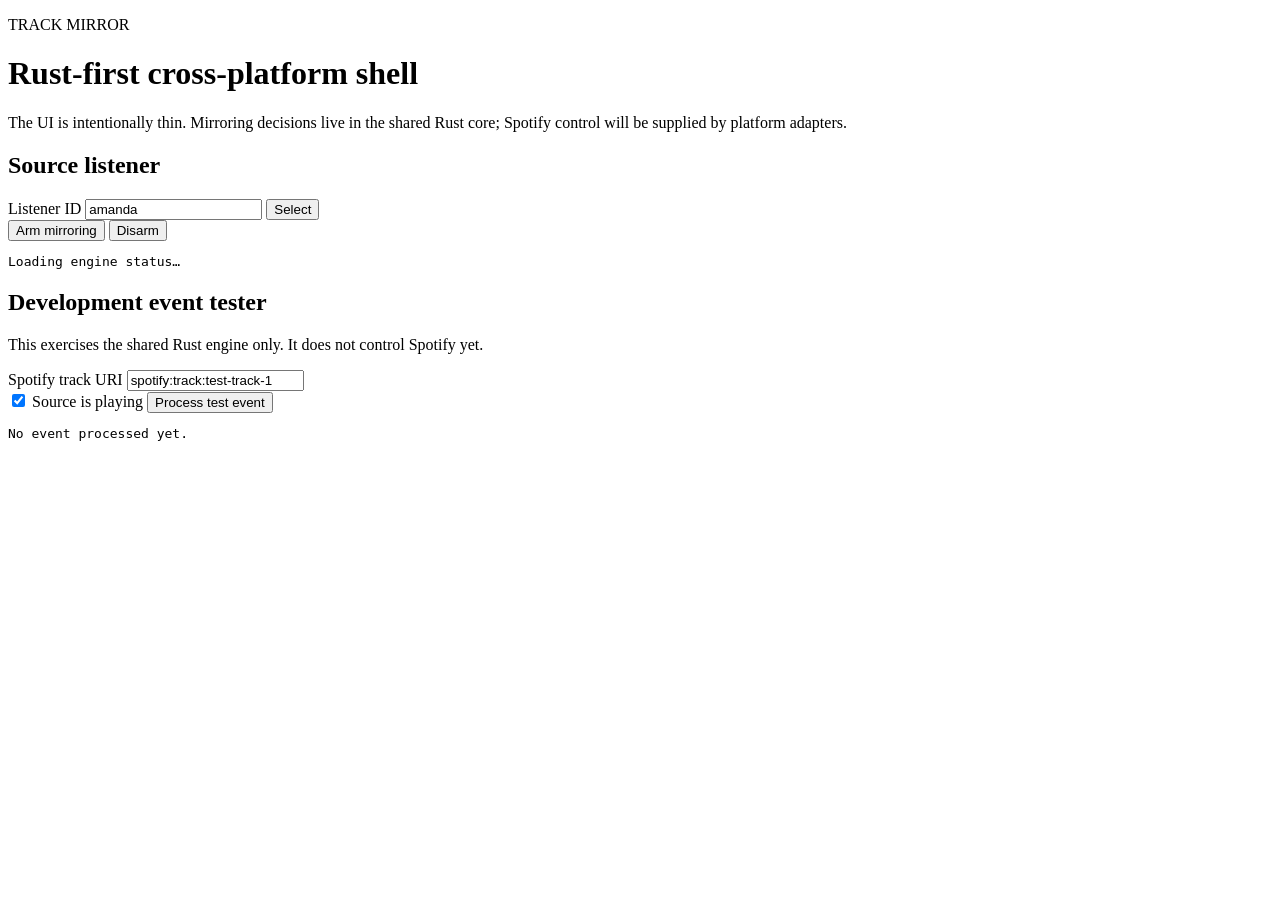
==== ui/index.html @ b4641b34 "Add first shared Track Mirror shell UI" ====
<!doctype html>
<html lang="en">
<head>
  <meta charset="UTF-8" />
  <meta name="viewport" content="width=device-width, initial-scale=1.0" />
  <title>Track Mirror</title>
  <link rel="stylesheet" href="style.css" />
</head>
<body>
  <main>
    <header>
      <p class="eyebrow">TRACK MIRROR</p>
      <h1>Rust-first cross-platform shell</h1>
      <p class="lede">The UI is intentionally thin. Mirroring decisions live in the shared Rust core; Spotify control will be supplied by platform adapters.</p>
    </header>

    <section class="card">
      <h2>Source listener</h2>
      <div class="row">
        <label for="listener">Listener ID</label>
        <input id="listener" value="amanda" autocomplete="off" />
        <button id="select-listener">Select</button>
      </div>
      <div class="row actions">
        <button id="arm">Arm mirroring</button>
        <button id="disarm" class="secondary">Disarm</button>
      </div>
      <pre id="status">Loading engine status…</pre>
    </section>

    <section class="card">
      <h2>Development event tester</h2>
      <p>This exercises the shared Rust engine only. It does not control Spotify yet.</p>
      <div class="row">
        <label for="track-uri">Spotify track URI</label>
        <input id="track-uri" value="spotify:track:test-track-1" autocomplete="off" />
      </div>
      <label class="check"><input id="is-playing" type="checkbox" checked /> Source is playing</label>
      <button id="send-event">Process test event</button>
      <pre id="action">No event processed yet.</pre>
    </section>
  </main>
  <script src="main.js"></script>
</body>
</html>
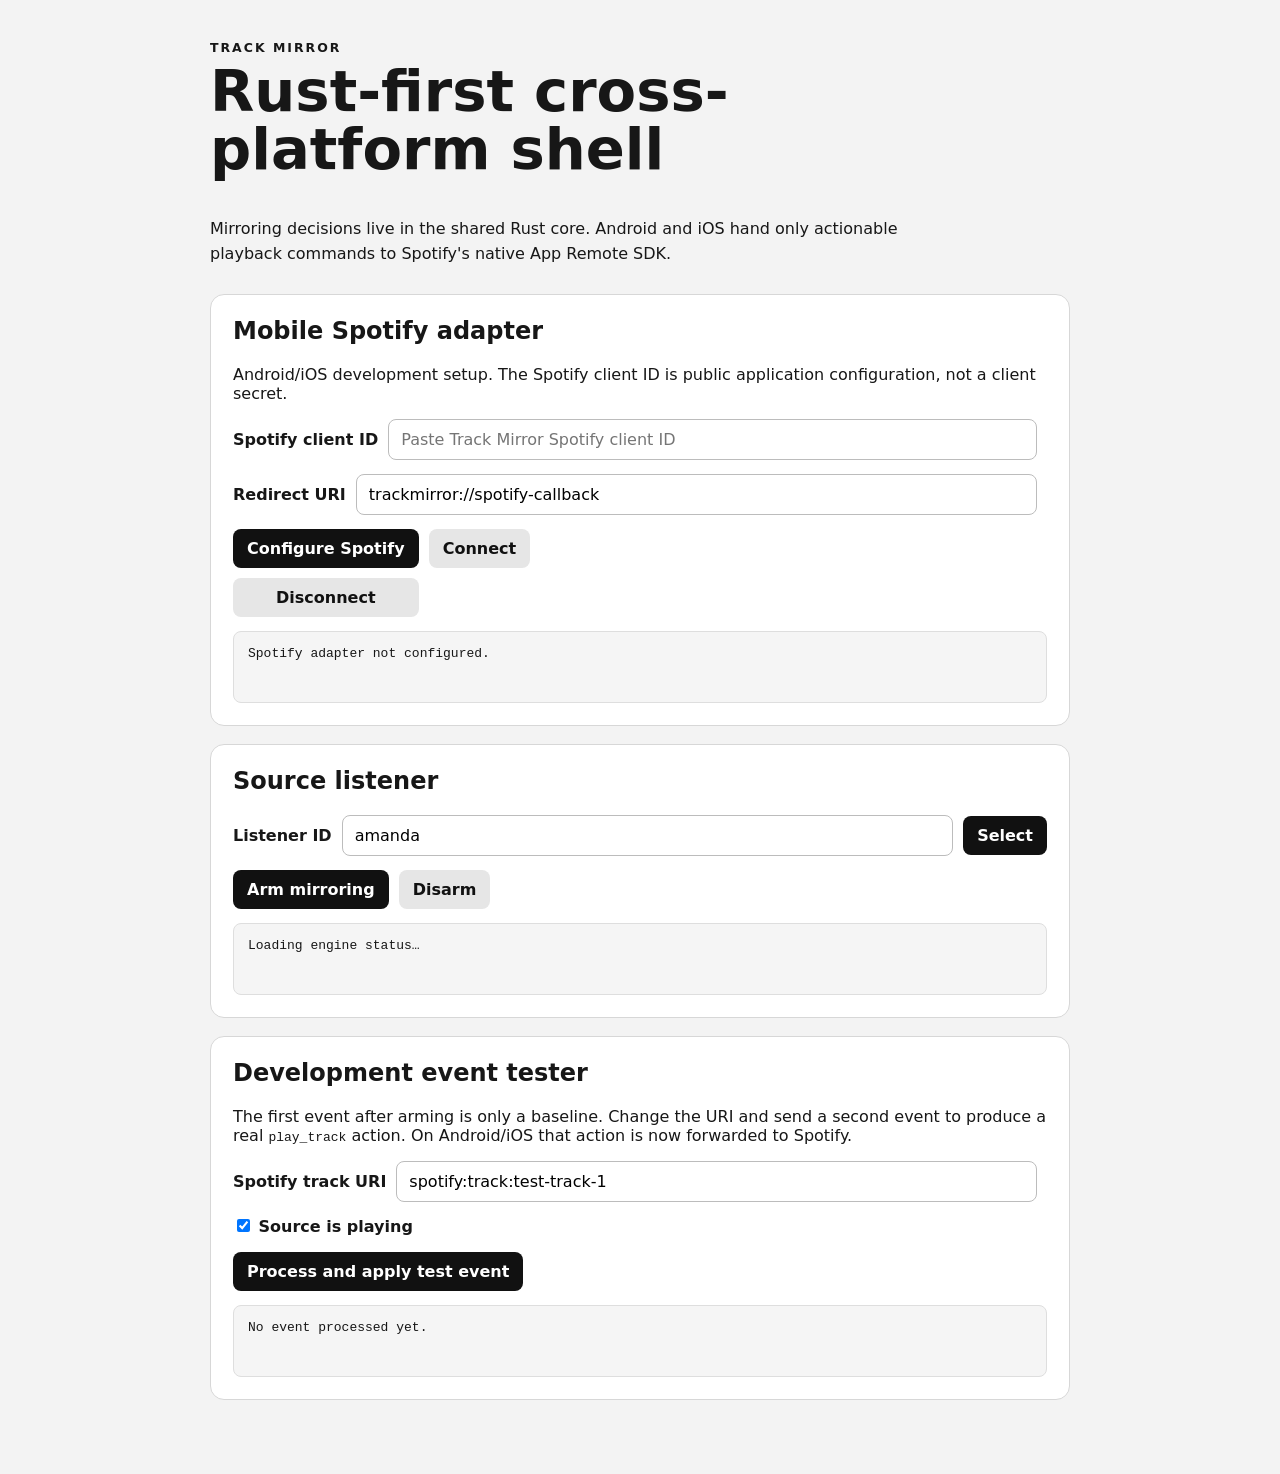
==== commit 47f203b7: "Add mobile Spotify adapter controls to shared UI" ====
--- a/ui/index.html
+++ b/ui/index.html
@@ -11,8 +11,27 @@
     <header>
       <p class="eyebrow">TRACK MIRROR</p>
       <h1>Rust-first cross-platform shell</h1>
-      <p class="lede">The UI is intentionally thin. Mirroring decisions live in the shared Rust core; Spotify control will be supplied by platform adapters.</p>
+      <p class="lede">Mirroring decisions live in the shared Rust core. Android and iOS hand only actionable playback commands to Spotify's native App Remote SDK.</p>
     </header>
+
+    <section class="card">
+      <h2>Mobile Spotify adapter</h2>
+      <p>Android/iOS development setup. The Spotify client ID is public application configuration, not a client secret.</p>
+      <div class="row">
+        <label for="spotify-client-id">Spotify client ID</label>
+        <input id="spotify-client-id" autocomplete="off" placeholder="Paste Track Mirror Spotify client ID" />
+      </div>
+      <div class="row">
+        <label for="spotify-redirect-uri">Redirect URI</label>
+        <input id="spotify-redirect-uri" value="trackmirror://spotify-callback" readonly />
+      </div>
+      <div class="row actions">
+        <button id="configure-spotify">Configure Spotify</button>
+        <button id="connect-spotify" class="secondary">Connect</button>
+        <button id="disconnect-spotify" class="secondary">Disconnect</button>
+      </div>
+      <pre id="spotify-status">Spotify adapter not configured.</pre>
+    </section>
 
     <section class="card">
       <h2>Source listener</h2>
@@ -30,13 +49,13 @@
 
     <section class="card">
       <h2>Development event tester</h2>
-      <p>This exercises the shared Rust engine only. It does not control Spotify yet.</p>
+      <p>The first event after arming is only a baseline. Change the URI and send a second event to produce a real <code>play_track</code> action. On Android/iOS that action is now forwarded to Spotify.</p>
       <div class="row">
         <label for="track-uri">Spotify track URI</label>
         <input id="track-uri" value="spotify:track:test-track-1" autocomplete="off" />
       </div>
       <label class="check"><input id="is-playing" type="checkbox" checked /> Source is playing</label>
-      <button id="send-event">Process test event</button>
+      <button id="send-event">Process and apply test event</button>
       <pre id="action">No event processed yet.</pre>
     </section>
   </main>
--- a/ui/style.css
+++ b/ui/style.css
@@ -0,0 +1,108 @@
+* { box-sizing: border-box; }
+
+:root {
+  font-family: Inter, ui-sans-serif, system-ui, -apple-system, BlinkMacSystemFont, "Segoe UI", sans-serif;
+  color: #171717;
+  background: #f3f3f3;
+}
+
+body {
+  margin: 0;
+  min-height: 100vh;
+}
+
+main {
+  width: min(860px, calc(100% - 32px));
+  margin: 0 auto;
+  padding: 40px 0 56px;
+}
+
+header { margin-bottom: 28px; }
+
+.eyebrow {
+  margin: 0 0 8px;
+  font-size: 0.78rem;
+  font-weight: 700;
+  letter-spacing: 0.16em;
+}
+
+h1, h2 { margin-top: 0; }
+h1 { font-size: clamp(2rem, 6vw, 3.6rem); line-height: 1; max-width: 760px; }
+.lede { max-width: 720px; line-height: 1.55; }
+
+.card {
+  background: white;
+  border: 1px solid #d7d7d7;
+  border-radius: 14px;
+  padding: 22px;
+  margin-bottom: 18px;
+}
+
+.row {
+  display: grid;
+  grid-template-columns: auto minmax(0, 1fr) auto;
+  gap: 10px;
+  align-items: center;
+  margin-bottom: 14px;
+}
+
+.row.actions {
+  grid-template-columns: auto auto;
+  justify-content: start;
+}
+
+label { font-weight: 600; }
+
+input[type="text"], input:not([type]) {
+  width: 100%;
+}
+
+input {
+  border: 1px solid #bcbcbc;
+  border-radius: 8px;
+  padding: 10px 12px;
+  font: inherit;
+}
+
+button {
+  border: 0;
+  border-radius: 8px;
+  padding: 10px 14px;
+  font: inherit;
+  font-weight: 700;
+  cursor: pointer;
+  background: #111;
+  color: white;
+}
+
+button.secondary {
+  background: #e6e6e6;
+  color: #111;
+}
+
+.check {
+  display: block;
+  margin: 10px 0 16px;
+}
+
+pre {
+  overflow: auto;
+  min-height: 72px;
+  margin: 14px 0 0;
+  padding: 14px;
+  border-radius: 8px;
+  background: #f5f5f5;
+  border: 1px solid #dedede;
+  white-space: pre-wrap;
+}
+
+@media (max-width: 620px) {
+  .row {
+    grid-template-columns: 1fr;
+    align-items: stretch;
+  }
+
+  .row.actions {
+    grid-template-columns: 1fr 1fr;
+  }
+}
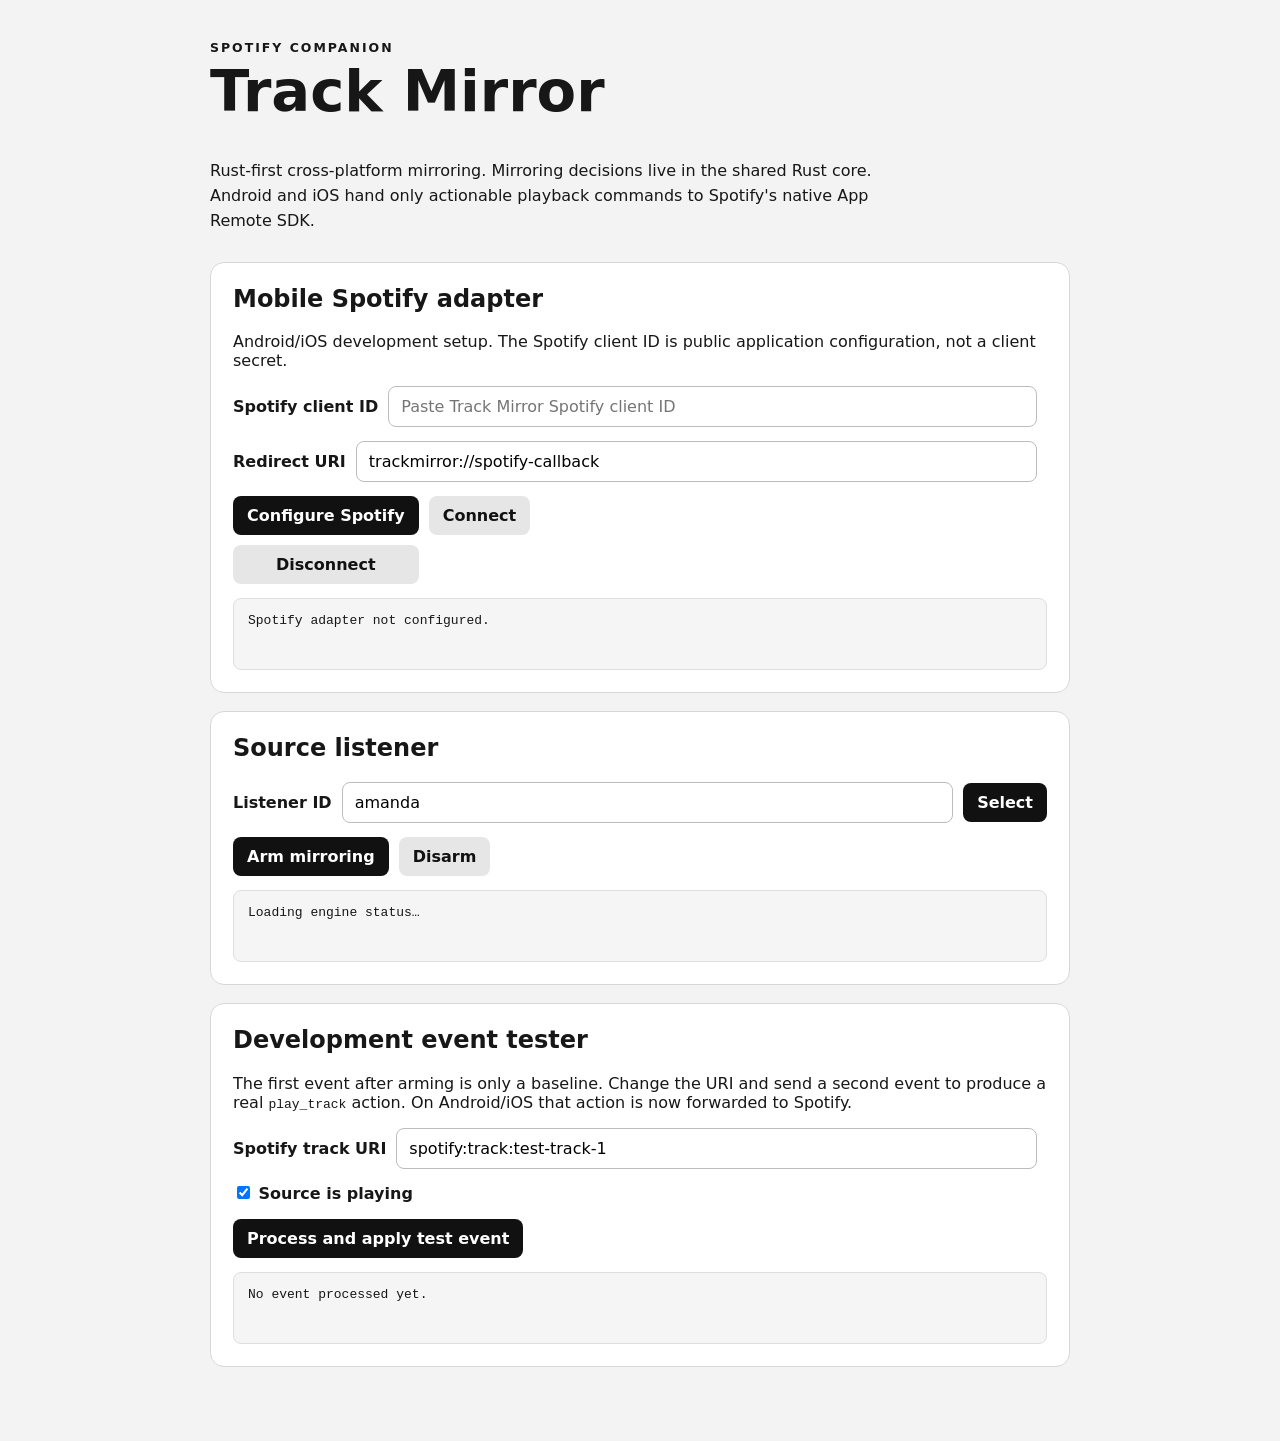
==== commit a72f3d34: "Make Track Mirror identity primary in shared phone and desktop UI" ====
--- a/ui/index.html
+++ b/ui/index.html
@@ -9,9 +9,9 @@
 <body>
   <main>
     <header>
-      <p class="eyebrow">TRACK MIRROR</p>
-      <h1>Rust-first cross-platform shell</h1>
-      <p class="lede">Mirroring decisions live in the shared Rust core. Android and iOS hand only actionable playback commands to Spotify's native App Remote SDK.</p>
+      <p class="eyebrow">SPOTIFY COMPANION</p>
+      <h1>Track Mirror</h1>
+      <p class="lede">Rust-first cross-platform mirroring. Mirroring decisions live in the shared Rust core. Android and iOS hand only actionable playback commands to Spotify's native App Remote SDK.</p>
     </header>
 
     <section class="card">
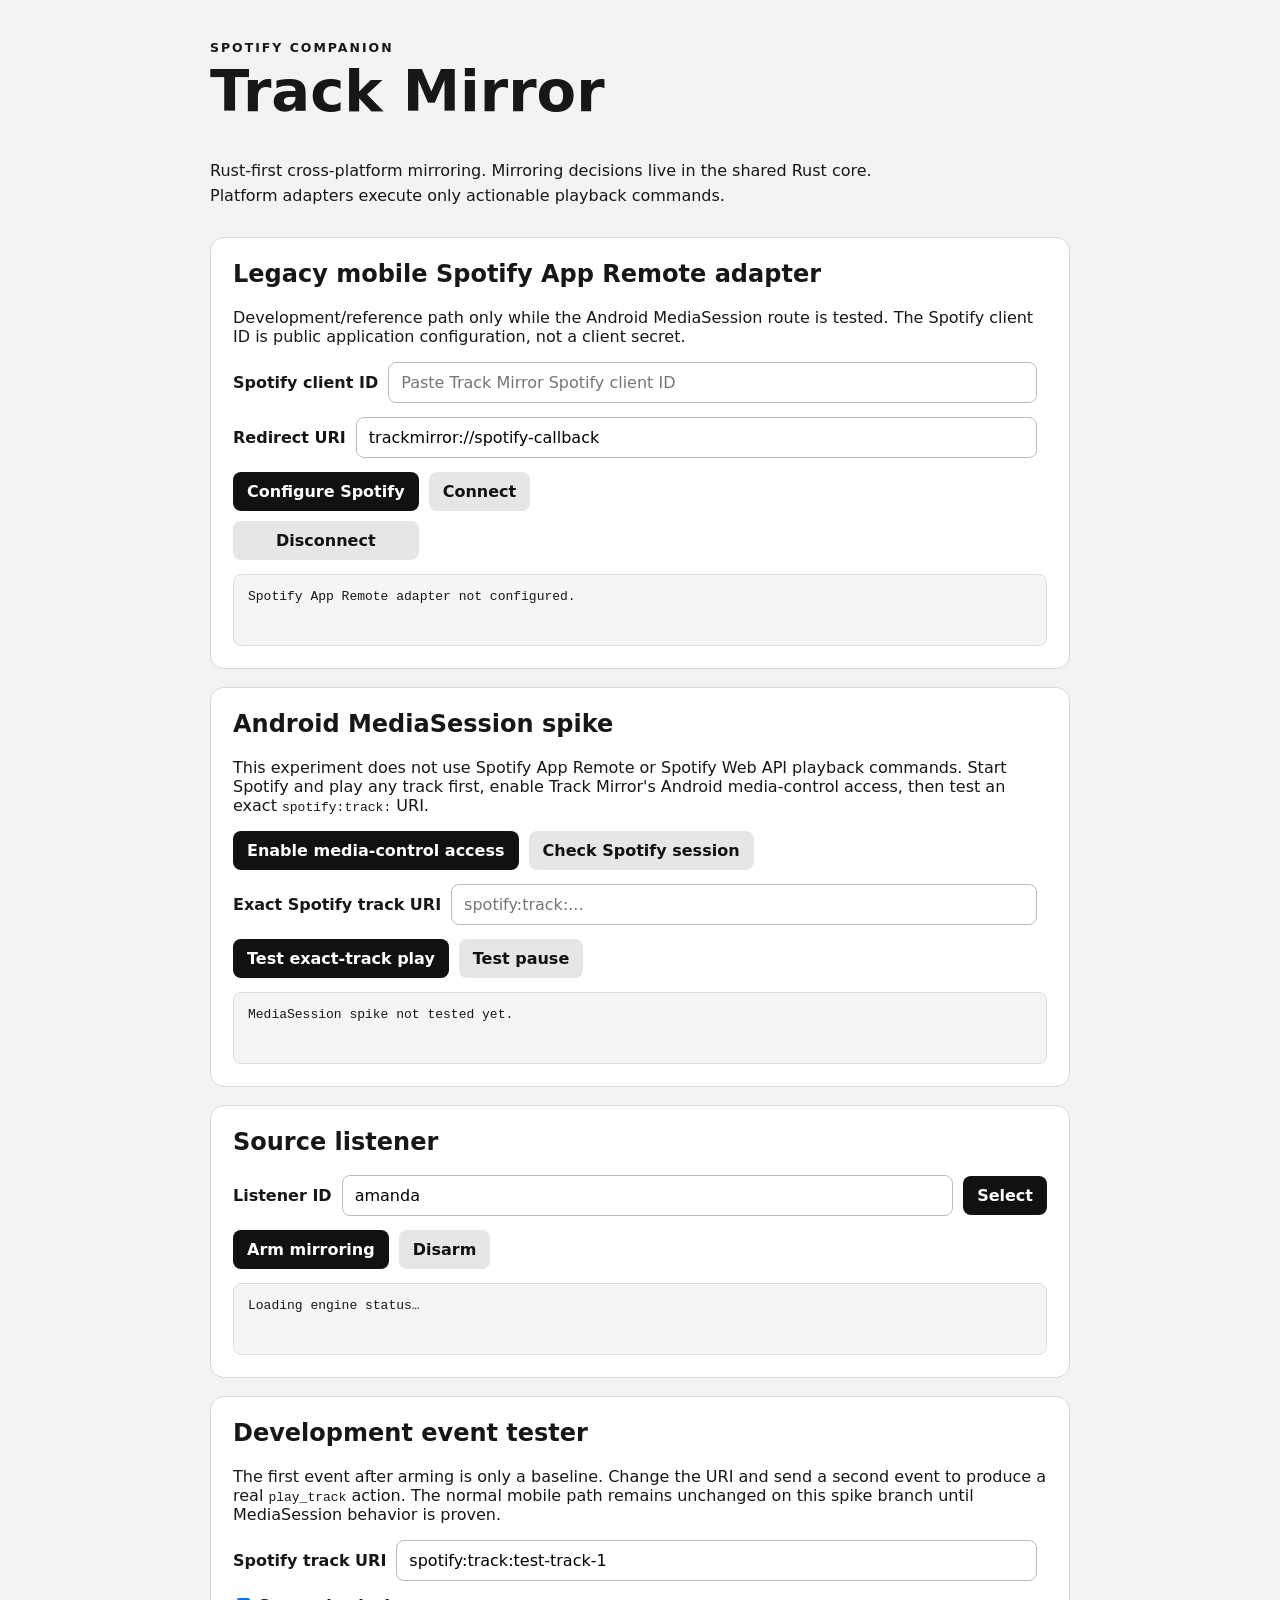
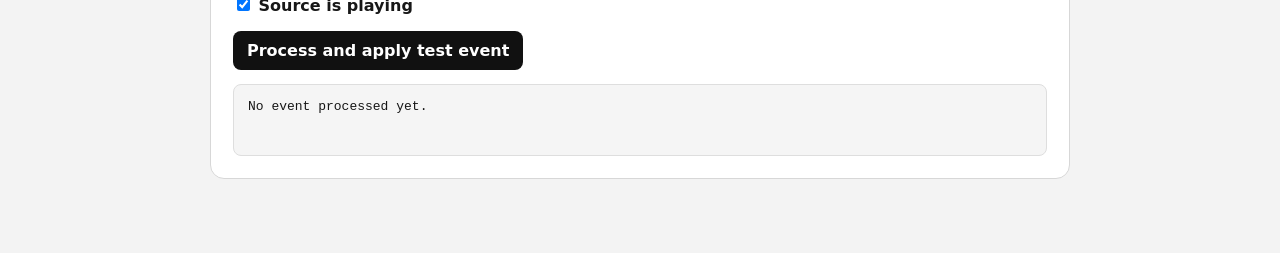
==== commit 44d0d918: "Add Android MediaSession test panel" ====
--- a/ui/index.html
+++ b/ui/index.html
@@ -11,12 +11,12 @@
     <header>
       <p class="eyebrow">SPOTIFY COMPANION</p>
       <h1>Track Mirror</h1>
-      <p class="lede">Rust-first cross-platform mirroring. Mirroring decisions live in the shared Rust core. Android and iOS hand only actionable playback commands to Spotify's native App Remote SDK.</p>
+      <p class="lede">Rust-first cross-platform mirroring. Mirroring decisions live in the shared Rust core. Platform adapters execute only actionable playback commands.</p>
     </header>
 
     <section class="card">
-      <h2>Mobile Spotify adapter</h2>
-      <p>Android/iOS development setup. The Spotify client ID is public application configuration, not a client secret.</p>
+      <h2>Legacy mobile Spotify App Remote adapter</h2>
+      <p>Development/reference path only while the Android MediaSession route is tested. The Spotify client ID is public application configuration, not a client secret.</p>
       <div class="row">
         <label for="spotify-client-id">Spotify client ID</label>
         <input id="spotify-client-id" autocomplete="off" placeholder="Paste Track Mirror Spotify client ID" />
@@ -30,7 +30,25 @@
         <button id="connect-spotify" class="secondary">Connect</button>
         <button id="disconnect-spotify" class="secondary">Disconnect</button>
       </div>
-      <pre id="spotify-status">Spotify adapter not configured.</pre>
+      <pre id="spotify-status">Spotify App Remote adapter not configured.</pre>
+    </section>
+
+    <section class="card">
+      <h2>Android MediaSession spike</h2>
+      <p>This experiment does not use Spotify App Remote or Spotify Web API playback commands. Start Spotify and play any track first, enable Track Mirror's Android media-control access, then test an exact <code>spotify:track:</code> URI.</p>
+      <div class="row actions">
+        <button id="media-session-access">Enable media-control access</button>
+        <button id="media-session-status" class="secondary">Check Spotify session</button>
+      </div>
+      <div class="row">
+        <label for="media-session-track-uri">Exact Spotify track URI</label>
+        <input id="media-session-track-uri" autocomplete="off" placeholder="spotify:track:..." />
+      </div>
+      <div class="row actions">
+        <button id="media-session-play">Test exact-track play</button>
+        <button id="media-session-pause" class="secondary">Test pause</button>
+      </div>
+      <pre id="media-session-output">MediaSession spike not tested yet.</pre>
     </section>
 
     <section class="card">
@@ -49,7 +67,7 @@
 
     <section class="card">
       <h2>Development event tester</h2>
-      <p>The first event after arming is only a baseline. Change the URI and send a second event to produce a real <code>play_track</code> action. On Android/iOS that action is now forwarded to Spotify.</p>
+      <p>The first event after arming is only a baseline. Change the URI and send a second event to produce a real <code>play_track</code> action. The normal mobile path remains unchanged on this spike branch until MediaSession behavior is proven.</p>
       <div class="row">
         <label for="track-uri">Spotify track URI</label>
         <input id="track-uri" value="spotify:track:test-track-1" autocomplete="off" />
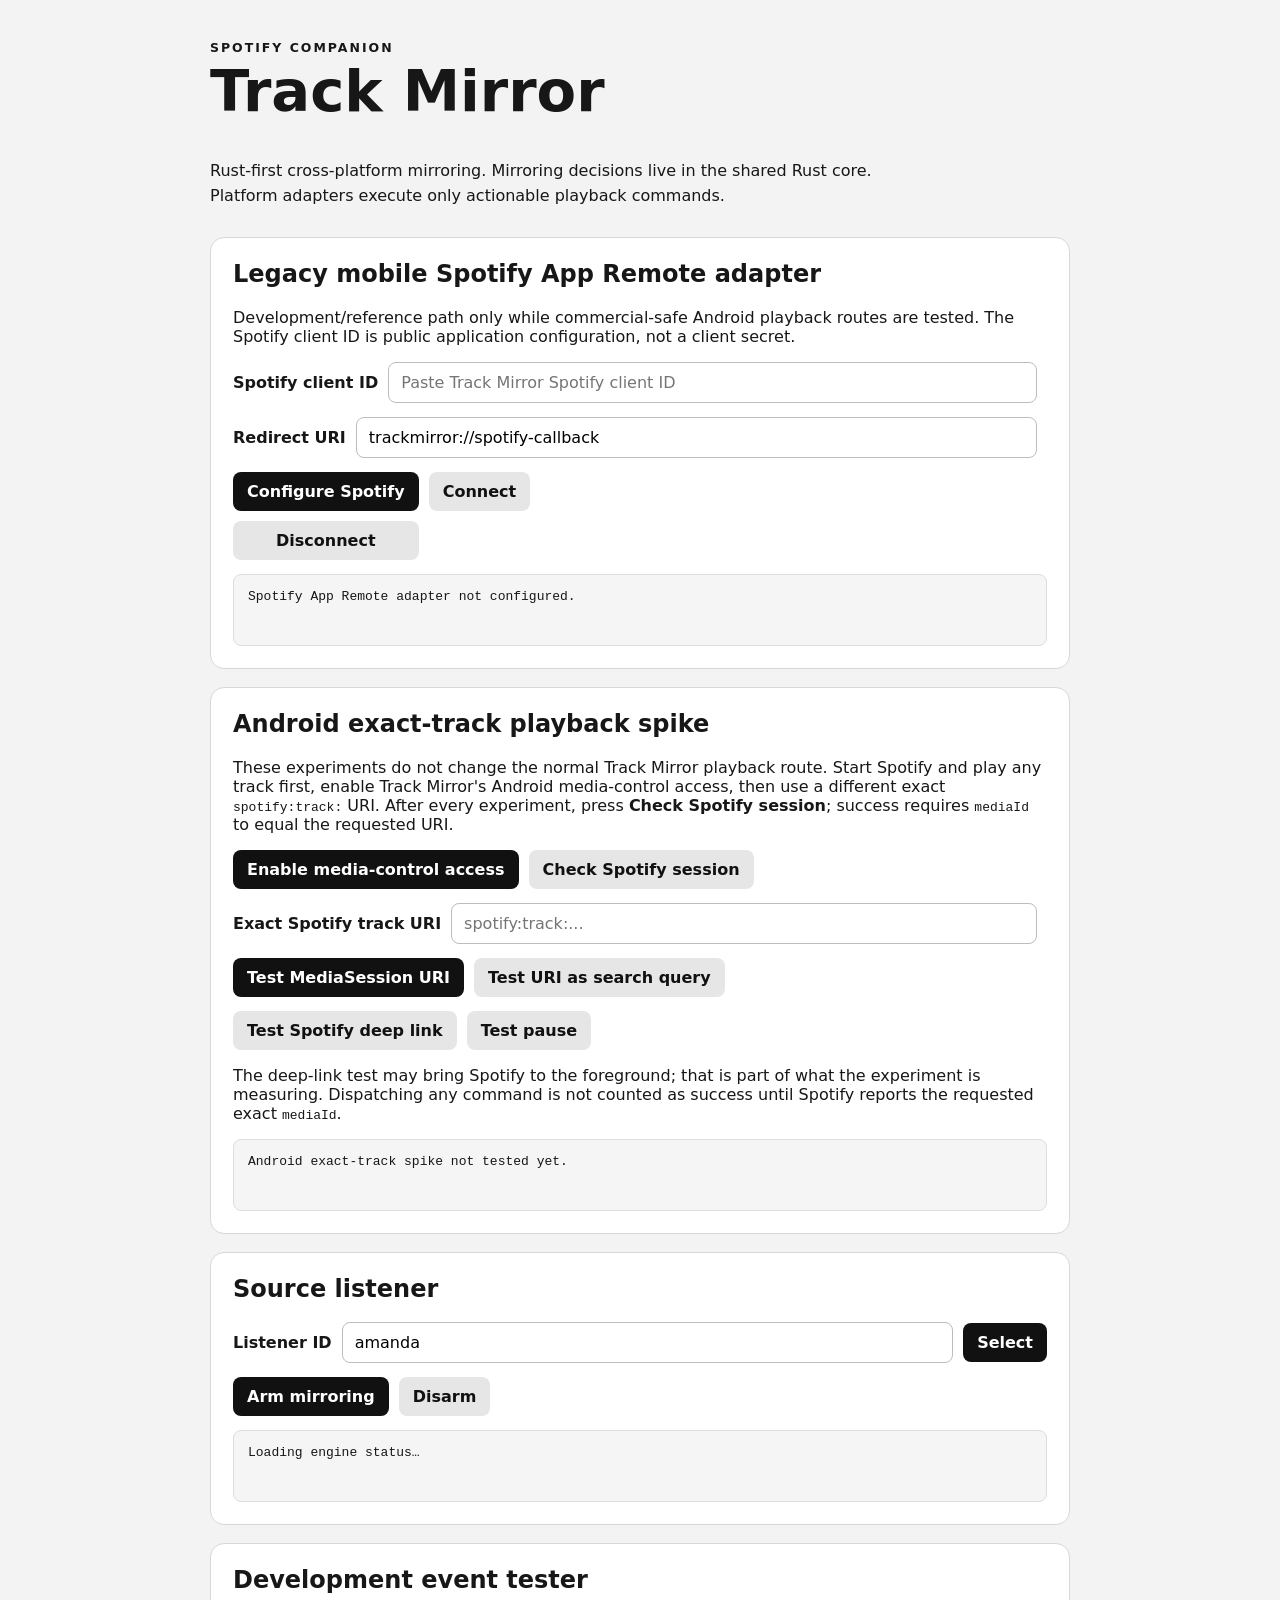
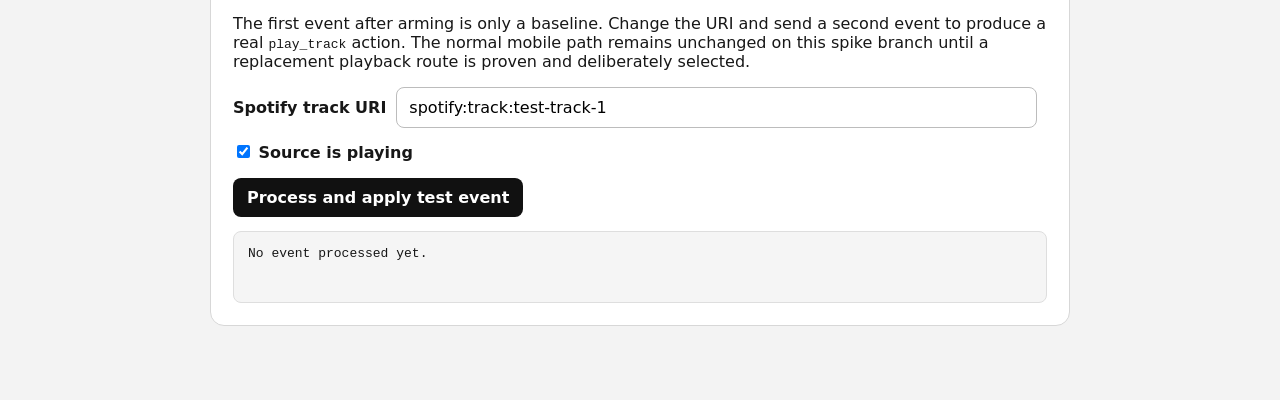
==== commit 9bb0c455: "Add Android fallback experiment controls" ====
--- a/ui/index.html
+++ b/ui/index.html
@@ -16,7 +16,7 @@
 
     <section class="card">
       <h2>Legacy mobile Spotify App Remote adapter</h2>
-      <p>Development/reference path only while the Android MediaSession route is tested. The Spotify client ID is public application configuration, not a client secret.</p>
+      <p>Development/reference path only while commercial-safe Android playback routes are tested. The Spotify client ID is public application configuration, not a client secret.</p>
       <div class="row">
         <label for="spotify-client-id">Spotify client ID</label>
         <input id="spotify-client-id" autocomplete="off" placeholder="Paste Track Mirror Spotify client ID" />
@@ -34,8 +34,8 @@
     </section>
 
     <section class="card">
-      <h2>Android MediaSession spike</h2>
-      <p>This experiment does not use Spotify App Remote or Spotify Web API playback commands. Start Spotify and play any track first, enable Track Mirror's Android media-control access, then test an exact <code>spotify:track:</code> URI.</p>
+      <h2>Android exact-track playback spike</h2>
+      <p>These experiments do not change the normal Track Mirror playback route. Start Spotify and play any track first, enable Track Mirror's Android media-control access, then use a different exact <code>spotify:track:</code> URI. After every experiment, press <strong>Check Spotify session</strong>; success requires <code>mediaId</code> to equal the requested URI.</p>
       <div class="row actions">
         <button id="media-session-access">Enable media-control access</button>
         <button id="media-session-status" class="secondary">Check Spotify session</button>
@@ -45,10 +45,15 @@
         <input id="media-session-track-uri" autocomplete="off" placeholder="spotify:track:..." />
       </div>
       <div class="row actions">
-        <button id="media-session-play">Test exact-track play</button>
+        <button id="media-session-play">Test MediaSession URI</button>
+        <button id="media-session-search" class="secondary">Test URI as search query</button>
+      </div>
+      <div class="row actions">
+        <button id="spotify-track-link" class="secondary">Test Spotify deep link</button>
         <button id="media-session-pause" class="secondary">Test pause</button>
       </div>
-      <pre id="media-session-output">MediaSession spike not tested yet.</pre>
+      <p>The deep-link test may bring Spotify to the foreground; that is part of what the experiment is measuring. Dispatching any command is not counted as success until Spotify reports the requested exact <code>mediaId</code>.</p>
+      <pre id="media-session-output">Android exact-track spike not tested yet.</pre>
     </section>
 
     <section class="card">
@@ -67,7 +72,7 @@
 
     <section class="card">
       <h2>Development event tester</h2>
-      <p>The first event after arming is only a baseline. Change the URI and send a second event to produce a real <code>play_track</code> action. The normal mobile path remains unchanged on this spike branch until MediaSession behavior is proven.</p>
+      <p>The first event after arming is only a baseline. Change the URI and send a second event to produce a real <code>play_track</code> action. The normal mobile path remains unchanged on this spike branch until a replacement playback route is proven and deliberately selected.</p>
       <div class="row">
         <label for="track-uri">Spotify track URI</label>
         <input id="track-uri" value="spotify:track:test-track-1" autocomplete="off" />
